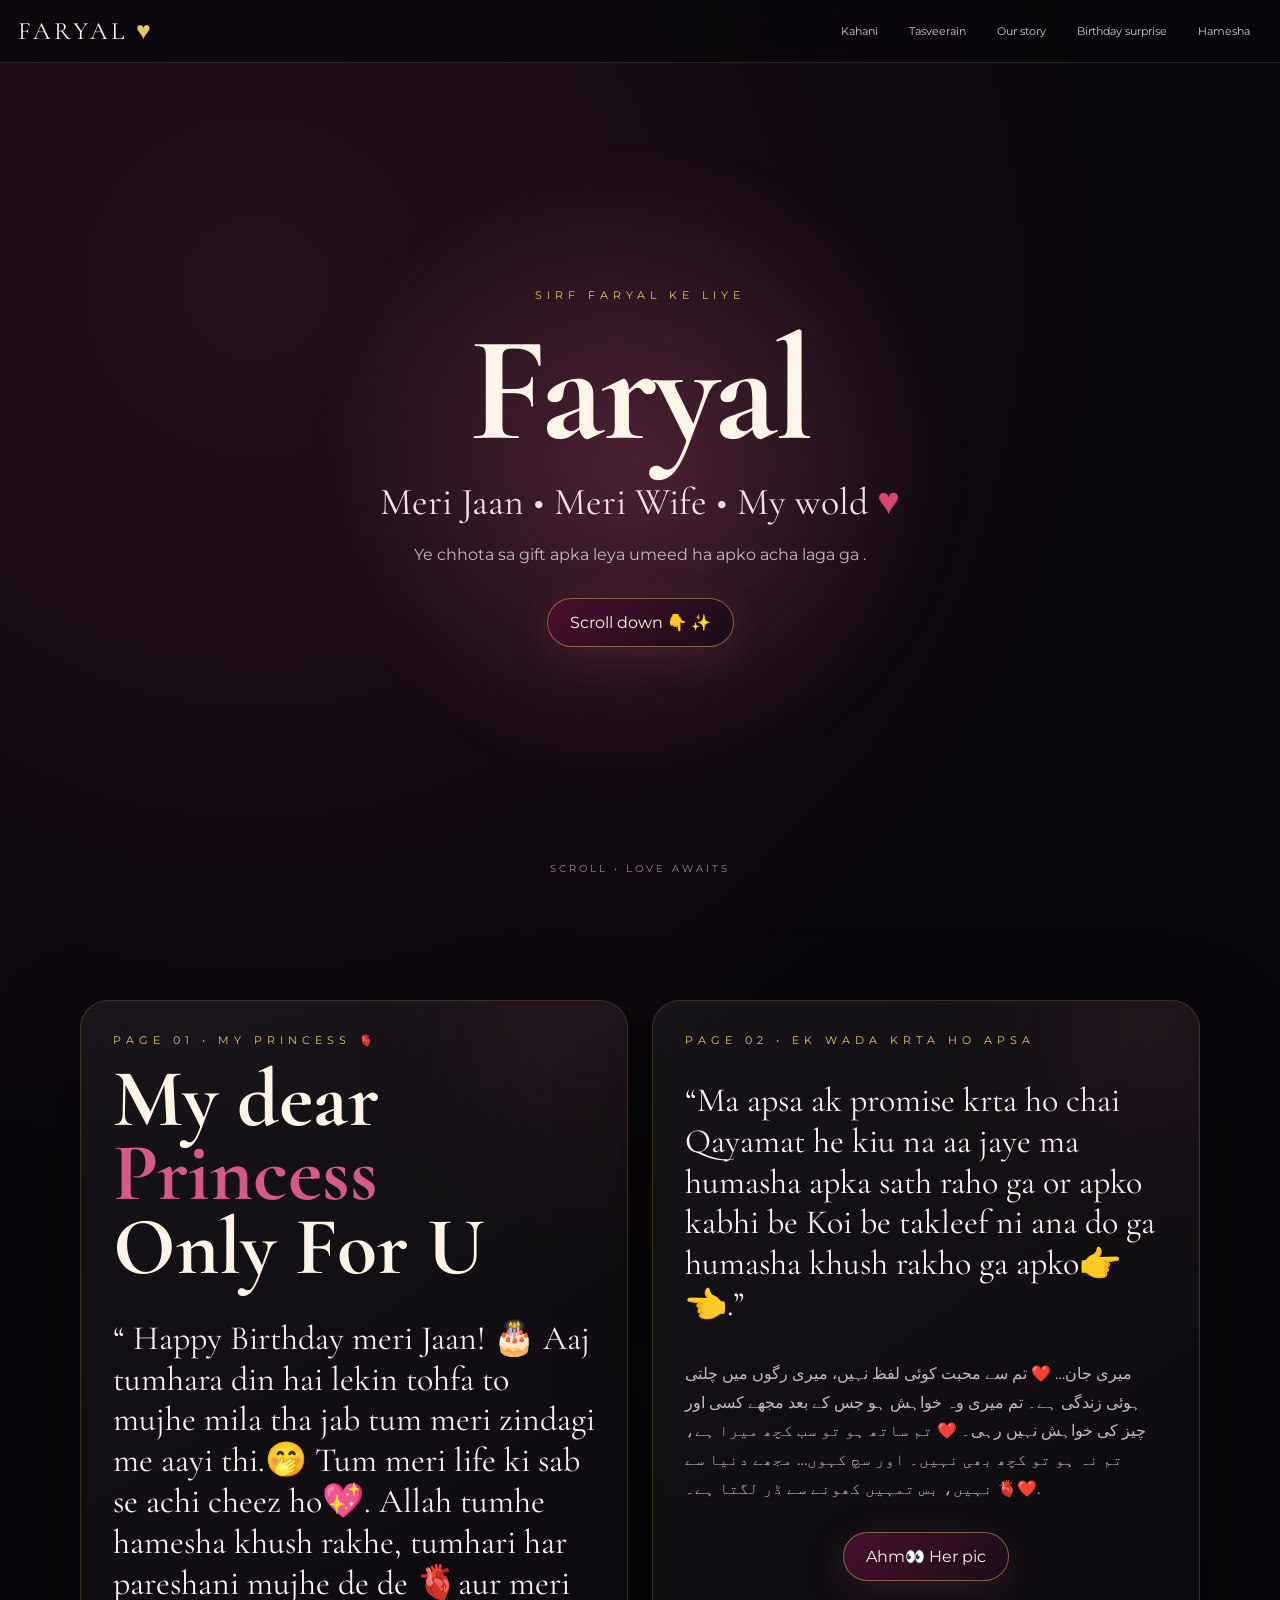
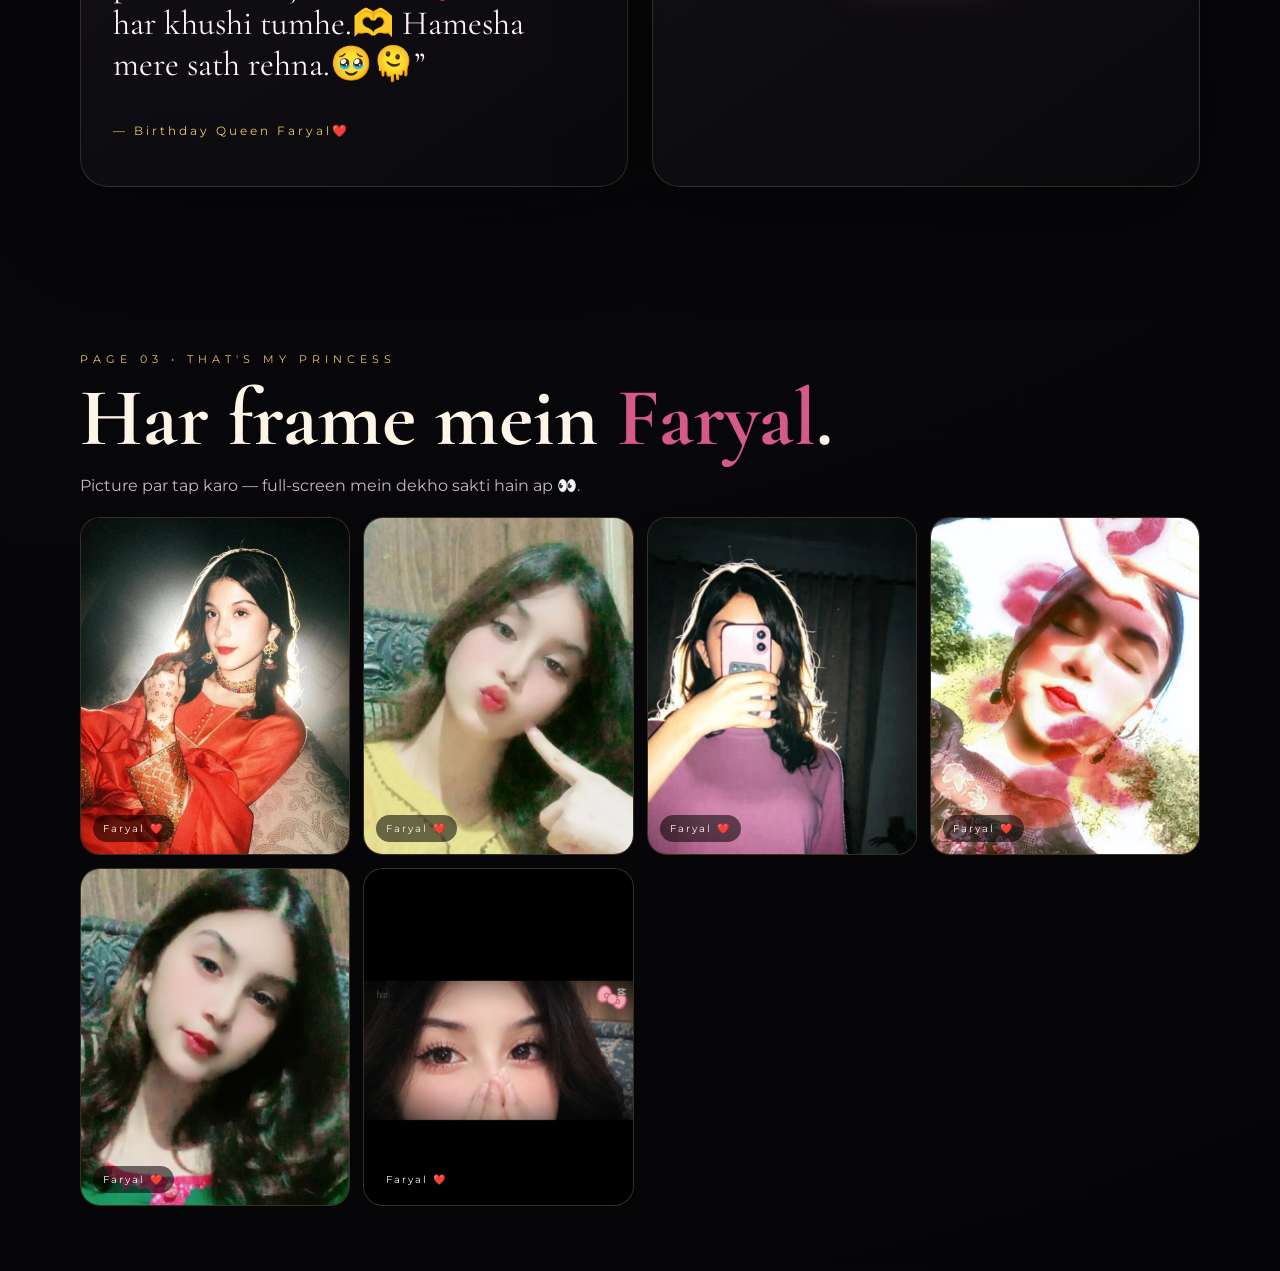
==== index.html @ 680ebf5d "Add files via upload" ====
<!doctype html>
<html lang="en">
<head>
<meta charset="utf-8">
<meta name="viewport" content="width=device-width, initial-scale=1, viewport-fit=cover">
<meta name="theme-color" content="#08060b">
<title>Faryal — Meri Jaan ❤️</title>
<style>
@import url('https://fonts.googleapis.com/css2?family=Cormorant+Garamond:wght@400;500;600;700&family=Montserrat:wght@400;500;600;700&display=swap');
:root{
  --bg:#070609; --panel:#100c13; --wine:#6f173d; --rose:#d65a87;
  --gold:#e9c46a; --cream:#fff4e8; --muted:#c8b7c2;
}
*{box-sizing:border-box}
html{scroll-behavior:smooth}
body{margin:0;background:radial-gradient(circle at 20% 10%,#24101d 0,#09070b 32%,#050508 100%);color:var(--cream);font-family:Montserrat,sans-serif;overflow-x:hidden}
body:before{content:"";position:fixed;inset:0;pointer-events:none;opacity:.13;background-image:linear-gradient(rgba(255,255,255,.04) 1px,transparent 1px),linear-gradient(90deg,rgba(255,255,255,.04) 1px,transparent 1px);background-size:55px 55px;mask-image:linear-gradient(to bottom,#000,transparent 85%);z-index:0}
a{text-decoration:none;color:inherit}
button{font:inherit}
.nav{position:fixed;top:0;left:0;right:0;z-index:50;display:flex;justify-content:space-between;align-items:center;padding:14px 18px;background:rgba(7,6,9,.68);backdrop-filter:blur(18px);border-bottom:1px solid rgba(233,196,106,.14)}
.brand{font-family:"Cormorant Garamond",serif;font-size:25px;letter-spacing:3px}.brand span{color:var(--gold)}
.menu{display:flex;gap:7px;overflow:auto;max-width:70vw}.menu a{font-size:11px;padding:9px 11px;border:1px solid transparent;border-radius:999px;white-space:nowrap;color:#d8cbd2}.menu a:hover{border-color:#71314e;color:white;background:#160c14}
section{min-height:100svh;position:relative;z-index:1;padding:100px 20px 65px;display:flex;align-items:center;justify-content:center}
.container{width:min(1120px,100%);margin:auto}
.kicker{font-size:11px;letter-spacing:5px;color:var(--gold);text-transform:uppercase}
h1,h2,h3{font-family:"Cormorant Garamond",serif;margin:.2em 0}
h1{font-size:clamp(60px,14vw,150px);line-height:.78;letter-spacing:-3px}
h2{font-size:clamp(44px,7vw,82px);line-height:.9}
p{color:var(--muted);line-height:1.8}
.hero{text-align:center;overflow:hidden}
.hero .halo{position:absolute;width:min(700px,100vw);height:min(700px,100vw);border-radius:50%;background:radial-gradient(circle,rgba(214,90,135,.28),transparent 65%);filter:blur(10px);animation:pulse 5s ease-in-out infinite}
.hero-content{position:relative;z-index:2}
.hero h1{animation:rise 1.3s ease both}
.hero .subtitle{font-family:"Cormorant Garamond",serif;font-size:clamp(24px,4vw,38px);color:#f5dfe9;animation:rise 1.7s ease both}
.heart{display:inline-block;color:#d94470;animation:heartbeat 1.5s infinite}
.btn{border:1px solid rgba(233,196,106,.45);background:linear-gradient(135deg,#4a102d,#190d19);color:#fff5eb;padding:14px 22px;border-radius:999px;cursor:pointer;box-shadow:0 10px 40px rgba(214,90,135,.16);transition:.3s;position:relative;overflow:hidden}
.btn:hover{transform:translateY(-3px);box-shadow:0 16px 45px rgba(214,90,135,.3)}
.btn:after{content:"";position:absolute;inset:-40%;background:linear-gradient(100deg,transparent,rgba(255,255,255,.3),transparent);transform:translateX(-80%) rotate(20deg);transition:.6s}.btn:hover:after{transform:translateX(80%) rotate(20deg)}
.actions{display:flex;gap:10px;justify-content:center;flex-wrap:wrap;margin-top:28px}
.scroll{position:absolute;bottom:25px;left:50%;transform:translateX(-50%);font-size:10px;letter-spacing:3px;color:#9f8995;animation:bob 2s infinite}

.story-grid{display:grid;grid-template-columns:1fr 1fr;gap:24px;align-items:stretch}
.story-card{padding:32px;border:1px solid rgba(233,196,106,.18);border-radius:28px;background:linear-gradient(145deg,rgba(255,255,255,.055),rgba(255,255,255,.015));box-shadow:0 30px 90px rgba(0,0,0,.4);position:relative;overflow:hidden}
.story-card:before{content:"";position:absolute;width:180px;height:180px;border-radius:50%;background:#d65a87;filter:blur(90px);opacity:.16;right:-50px;top:-60px}
.quote{font-family:"Cormorant Garamond",serif;font-size:34px;color:#fff1f5;line-height:1.2}
.signature{color:var(--gold);font-size:12px;letter-spacing:3px}

.gallery{display:grid;grid-template-columns:repeat(4,1fr);gap:13px}
.photo{position:relative;aspect-ratio:4/5;overflow:hidden;border-radius:20px;border:1px solid rgba(233,196,106,.2);cursor:pointer;background:#0d0b0e}
.photo img{width:100%;height:100%;object-fit:cover;display:block;filter:saturate(.95);transition:transform .8s cubic-bezier(.2,.8,.2,1),filter .5s}
.photo:hover img{transform:scale(1.08);filter:saturate(1.2) brightness(1.08)}
.photo:nth-child(2){transform:translateY(30px)} .photo:nth-child(3){transform:translateY(-15px)} .photo:nth-child(4){transform:translateY(22px)}
.photo:after{content:"Faryal ❤️";position:absolute;left:12px;bottom:12px;padding:7px 10px;border-radius:999px;background:rgba(0,0,0,.55);font-size:10px;letter-spacing:2px}
.lightbox{position:fixed;inset:0;background:rgba(0,0,0,.9);z-index:100;display:none;place-items:center;padding:20px}.lightbox.open{display:grid}.lightbox img{max-width:min(94vw,900px);max-height:86vh;object-fit:contain;border-radius:18px;box-shadow:0 0 80px rgba(214,90,135,.25)}.close{position:absolute;top:22px;right:22px}

.poetry{max-width:850px;margin:auto;text-align:center}.poem{font-family:"Cormorant Garamond",serif;font-size:clamp(25px,4vw,42px);line-height:1.45;color:#fbeef4;padding:34px;border-top:1px solid rgba(233,196,106,.18);border-bottom:1px solid rgba(233,196,106,.18);position:relative}.poem span{color:var(--rose)}

.eyes{display:grid;grid-template-columns:1fr 1fr;gap:28px;align-items:center}.eye-art{min-height:440px;border-radius:36px;background:radial-gradient(circle at 50% 45%,#8b214c 0,#260b18 22%,#0a070b 60%);position:relative;overflow:hidden;border:1px solid rgba(233,196,106,.2);box-shadow:inset 0 0 80px #000,0 30px 80px rgba(0,0,0,.5)}.eye-art:before,.eye-art:after{content:"";position:absolute;width:170px;height:105px;background:#efe4e7;border-radius:70% 0 70% 0;top:50%;transform:translateY(-50%) rotate(25deg);box-shadow:0 0 30px rgba(255,255,255,.2)}.eye-art:before{left:18%;}.eye-art:after{right:18%;transform:translateY(-50%) rotate(-25deg)}.pupil{position:absolute;width:58px;height:58px;border-radius:50%;background:#12080d;box-shadow:0 0 0 12px #6c3551,0 0 30px #d65a87;top:50%;left:50%;transform:translate(-50%,-50%);z-index:2}.spark{position:absolute;width:3px;height:3px;border-radius:50%;background:white;animation:twinkle 1.7s infinite}

.cake-wrap{text-align:center}.cake{width:220px;height:140px;position:relative;margin:60px auto 35px;cursor:pointer;filter:drop-shadow(0 25px 30px rgba(0,0,0,.5));transition:.3s}.cake:hover{transform:scale(1.03)}.layer{position:absolute;left:0;right:0;margin:auto;border-radius:16px 16px 10px 10px}.l1{bottom:0;width:220px;height:70px;background:linear-gradient(#8f274d,#53132e);border:2px solid #d98ca6}.l2{bottom:52px;width:185px;height:55px;background:linear-gradient(#e5a8bd,#9a4162);border:2px solid #f4c9d7}.icing{position:absolute;bottom:93px;left:28px;width:164px;height:22px;border-radius:50%;background:#fff0e5;box-shadow:0 8px 0 #e7b6c6}.candle{position:absolute;bottom:114px;left:103px;width:14px;height:55px;border-radius:4px;background:repeating-linear-gradient(135deg,#f3d77a 0 8px,#7c2046 8px 16px)}.flame{position:absolute;bottom:163px;left:103px;width:16px;height:25px;background:#ffd56b;border-radius:50% 50% 50% 0;transform:rotate(-45deg);box-shadow:0 0 25px #ff8c42;animation:flame .55s infinite alternate}
.cake-note{color:#c8b7c2;font-size:13px}.celebrate{font-family:"Cormorant Garamond",serif;font-size:26px;color:#f7dce6}

#fireworks{position:fixed;inset:0;z-index:90;pointer-events:none;display:none}.firework{position:absolute;width:5px;height:5px;border-radius:50%;animation:explode 1.2s ease-out forwards;box-shadow:0 0 12px currentColor}

.final{text-align:center}.final .big-heart{font-size:95px;animation:heartbeat 1.4s infinite}.final p{max-width:650px;margin:15px auto}

.reveal{opacity:0;transform:translateY(35px);transition:1s ease}.reveal.show{opacity:1;transform:none}
@keyframes rise{from{opacity:0;transform:translateY(35px)}to{opacity:1;transform:none}}
@keyframes pulse{0%,100%{transform:scale(.92);opacity:.65}50%{transform:scale(1.05);opacity:1}}
@keyframes heartbeat{0%,100%{transform:scale(1)}14%{transform:scale(1.18)}28%{transform:scale(1)}42%{transform:scale(1.12)}}
@keyframes bob{50%{transform:translate(-50%,8px)}}
@keyframes flame{to{transform:rotate(-45deg) scale(1.18);filter:brightness(1.3)}}
@keyframes twinkle{50%{opacity:.15;transform:scale(.5)}}
@keyframes explode{0%{transform:translate(0,0) scale(1);opacity:1}100%{transform:translate(var(--x),var(--y)) scale(.2);opacity:0}}
@media(max-width:800px){.menu{display:none}.story-grid,.eyes{grid-template-columns:1fr}.gallery{grid-template-columns:1fr 1fr}.photo:nth-child(n){transform:none}.eye-art{min-height:330px}}
@media(max-width:480px){section{padding-left:14px;padding-right:14px}.gallery{gap:9px}.photo{border-radius:14px}.story-card{padding:24px}}
</style>
</head>
<body>
<nav class="nav">
  <a class="brand" href="#home">FARYAL <span>♥</span></a>
  <div class="menu">
    <a href="#story">Kahani</a>
    <a href="#gallery">Tasveerain</a>
    <a href="index5.html">Our story</a>
    <a href="Index4.html">Birthday surprise</a>
    <a href="index1.html">Hamesha</a>
  </div>
</nav>

<canvas id="fireworks"></canvas>

<section id="home" class="hero">
  <div class="halo"></div>
  <div class="hero-content">
    <div class="kicker">Sirf Faryal Ke Liye</div>
    <h1>Faryal</h1>
    <div class="subtitle">Meri Jaan • Meri Wife • My wold   <span class="heart">♥</span></div>
    <p>Ye chhota sa gift apka leya umeed ha apko acha laga ga  .</p>
    <div class="actions">
      <a class="btn" href="#story">Scroll down 👇 ✨</a>
    </div>
  </div>
  <div class="scroll">SCROLL • LOVE AWAITS</div>
</section>

<section id="story">
  <div class="container story-grid">
    <div class="story-card reveal">
      <div class="kicker">Page 01 • My Princess 🫀</div>
      <h2>My dear<br><span style="color:var(--rose)"> Princess<br></span> Only For U</h2>
      <p class="quote">“ Happy Birthday meri Jaan! 🎂
Aaj tumhara din hai lekin tohfa to mujhe mila tha jab tum meri zindagi me aayi thi.🤭 Tum meri life ki sab se achi cheez ho💖. Allah tumhe hamesha khush rakhe, tumhari har pareshani mujhe de de 🫀aur meri har khushi tumhe.🫶 Hamesha mere sath rehna.🥹🫠”</p>
      <p class="signature">— Birthday Queen Faryal❤️</p>
    </div>
    <div class="story-card reveal">
      <div class="kicker">Page 02 • Ek Wada Krta Ho Apsa</div>
      <p class="quote">“Ma apsa ak promise krta ho chai Qayamat he kiu na aa jaye ma humasha apka sath raho ga or apko kabhi be Koi be takleef ni ana do ga humasha khush rakho ga apko👉👈.”</p>
      <p> میری جان… ❤️

تم سے محبت کوئی لفظ نہیں،
میری رگوں میں چلتی ہوئی زندگی ہے۔

تم میری وہ خواہش ہو
جس کے بعد مجھے کسی اور چیز کی خواہش نہیں رہی۔ ❤️

تم ساتھ ہو تو سب کچھ میرا ہے،
تم نہ ہو تو کچھ بھی نہیں۔

اور سچ کہوں…
مجھے دنیا سے نہیں،
بس تمہیں کھونے سے ڈر لگتا ہے۔ 🫀❤️.</p>
      <div class="actions"><a class="btn" href="#gallery">Ahm👀 Her pic </a></div>
    </div>
  </div>
</section>

<section id="gallery">
  <div class="container">
    <div class="kicker reveal">Page 03 • That's my Princess</div>
    <h2 class="reveal">Har frame mein <span style="color:var(--rose)">Faryal</span>.</h2>
    <p class="reveal">Picture par tap karo — full-screen mein dekho sakti hain ap 👀.</p>
    <div class="gallery">
      <div class="photo reveal"><img src="/faryal4.jpg"
      alt="Faryal photo 3" loading="lazy"></div>
<div class="photo reveal"><img src="/Faryal.jpeg" alt="faryal"
alt="Faryal photo 4" loading="lazy"></div>
<div class="photo reveal"><img src="/faryal1.jpg" ></alt="Faryal photo 4" loading="lazy">
</div>
<div class="photo reveal"><img src="/faryal3.jpg" ></alt="Faryal photo 4" loading="lazy"></div>
    <div class="photo reveal"><img src="/faryal8.jpg" ></alt="Faryal photo 4" loading="lazy"></div>
    <div class="photo reveal"><img src="/faryal9.jpg" ></alt="Faryal photo 4" loading="lazy"></div>
</div>
  </div>
</section>

<div class="lightbox" id="lightbox" onclick="closeLightbox(event)">
  <button class="btn close" onclick="closeLightbox()">Close ×</button>
  <img src=""
</div>

<section id="poetry">
  <div class="container poetry reveal">
    <div class="kicker">Page 04 • Meri princess,my wold</div>
    <h2>happy birthday<span style="color:var(--rose)">👉👈 👀 necha kuch ha apka leya</span>…</h2>
    <div class="poem">
      “Happy Birthday Meri Jaan, Meri Zindagi, Meri Duniya ❤️🎂🫶🏻,<br>
      Aaj ka din mere liye sirf tumhara birthday nahi hai…
Aaj woh din hai jis din meri duniya ko woh shakhs mila tha,
jo aage chal kar meri duniya banne wali thi. ❤️<br>
      Faryal ❤️
shayad main lafzon mein kabhi explain na kar paun ke tum mere liye kya ho…
lekin itna zaroor kehna chahta hoon ke
meri zindagi ki sabse khoobsurat cheez tum ho. 🥹❤️ —<br>
      <br>Tum meri wife ho, lekin mere liye sirf wife nahi ho…
tum meri best friend ho, meri happiness ho, mera sukoon ho,
meri har tension ke baad wali smile ho,
aur meri un duaon ka jawab ho jo maine kabhi lafzon mein maangi bhi nahi thi. ❤️<br>Tumhari smile dekh kar mera mood automatically acha ho jata hai.
Tumhari awaaz sun kar dil ko ajeeb sa sukoon milta hai.
Aur tumhara mere saath hona mujhe ye feel karwata hai
ke haan… main duniya ka sabse lucky insaan hoon. 🫶🏻<br>Kabhi kabhi sochta hoon ke maine aisa kya acha kiya tha
jo Allah ne mujhe tum jaisi humsafar de di. ❤️<br>Tum meri zindagi ka woh chapter ho
jise main kabhi khatam nahi karna chahta.
Main chahta hoon tumhare saath budha hoon,
tumhare saath har birthday celebrate karun,
tumhari har choti si khushi ka reason banu,
aur jab tum kabhi udaas ho…
to duniya se pehle tumhare paas main khara hoon. ❤️‍🩹<br><br>Or Ma Apni Zindagi Ka Har Minute Har second Apka Sath Gozarna Chata ho<br>Apka Bagir Ak Second Be 1000 Sal Jitna Bara Lagta Hai<br><br><span>Allah Pak apko Duniya Ki Har khushi dy.<br> Ameen😘</span>”
    </div>
    <p>“Jaan 🤌
Mujy Nahi PATA Ma Kab Tak is Duniya Ma Hu..🌍 
Lekin Jab Tak Hu 🎀💖🥺
Mahoobat Srf Apsa he Rahagi Ya Wada hai Mera...!🌹”</p>
  </div>
</section>

<section id="eyes">
  <div class="container eyes">
    <div class="eye-art reveal" id="eyeArt"></div>
    <div class="reveal">
      <div class="kicker">Page 05 • My Heart Beet🤌</div>
      <h2>Apki <span style="color:var(--rose)">aankhein</span>…</h2>
      <p class="quote">“Apki aankhon mein aisi baat hai ke dil unhein dekh kar Asa Lahta hai Mara Hoa Dill dobara Zinda  ho Gaya Apki Eyes dakh kr 👀.”</p>
      <p>Dakhain Allah Pak ka Kamal Birthday Apka Hai Or Allah Pak Na Etna Payara Or Duniya Ka Sub Sa Zayada Bara Gift Mujy Dy Deya🌚.</p>
       <a href="index5.html"
       <button class="btn" onclick="eyeMagic()">This Day is Very special For me✨</button></a>
    </div>
  </div>
</section>

<section id="birthday">
  <div class="container cake-wrap reveal">
    <div class="kicker">Page 06  • Bhut Ho Gai Batain Ao Cake Cut Karen  </div>
    <h2>Birthday Cake <span style="color:var(--rose)">Cut Karen</span> 🎂</h2>
    <p class="celebrate">Ab Cake Ka Oper Cilick Karen Or Magic Dakhain. ✨</p>
    <div class="cake" onclick="cutCake()">
      <div class="layer l1"></div><div class="layer l2"></div><div class="icing"></div>
      <div class="candle"></div><div class="flame"></div>
    </div>
    <div class="cake-note" id="cakeNote">Tap the cake ❤️<br>
    Happy birthday 🎈🎂 Too You Happy Birth day Dear Faryal</div>
  </div>
</section>

<section id="promise">
  <div class="container story-card reveal" style="text-align:center">
    <div class="kicker">Page 07 • Ek Khaas Paighaam</div>
    <h2>Faryal, Iam <span style="color:var(--rose)">Always</span> with You</h2>
    <p class="quote">“apka sath mena apni Zindagi ka wo pal gozara hain jo shayad ma kabhi be bhool na pao 💝 or allah pak mera hisa ki sari khoshiya apko dy or apka hisa ka sara ghum hamsha khush rakho ap 😘<br>Ameen🤲</p>
    <div class="actions">
      <button class="btn" onclick="makeHearts()">Hearts Animation ❤️</button>
      <a class="btn" href="#forever"> Ak Or Page Ha Madam😚 </a>
    </div>
  </div>
</section>

<section id="forever" class="final">
  <div class="container reveal">
    <div class="big-heart">♥</div>
    <div class="kicker">Page 08 • I hope apko pasand aya hoga</div>
    <h2>Happy🎂<span style="color:var(--rose)">birthday Cute <br>🥰.</span></h2>
    <p>Ya khas apka leya web Bani ha Umeed Hai Apko Pasand Aye Ge Or Ak Serpice h
    Hai lkn Wo 2nd Web ma hai 🌝.”</p><br>
    <p>کاش لفظوں کی بھی کوئی قیمت ہوتی،<br>تو آج اپنی پوری زندگی لکھ کر تمہارے نام کر دیتا…<br>کیو کہ تم وہ احساس ہو،<br>جسے لفظ کبھی پورا بیان نہیں کر سکتے۔ ❤️</p>
    <p style="color:var(--gold);font-family:'Cormorant Garamond',serif;font-size:28px">This Is For My Princess 🌝. ♥</p>
    <div class="actions">
      <a href="Index4.html" <button class="btn" onclick="makeHearts(); fireworks(55)">cilick karna 🤗👇</a></button>
      <br></br>
      <button class="btn" onclick="shareSite()">Copy web link♥</button>
      <a href="index1.html"><img src="iman.jpg"height="200" </a>
      <a href="README.txt"></a>
      <a href="script.js"></a>
      <a href="style.css"></a>
    </div>
  </div>
</section>

<script>
const photos=[...document.querySelectorAll('.photo img')];
const lb=document.getElementById('lightbox'), lbi=document.getElementById('lightboxImg');
photos.forEach(img=>img.parentElement.addEventListener('click',()=>{lbi.src=img.src;lb.classList.add('open')}));
function closeLightbox(e){if(!e||e.target===lb||e.target.classList.contains('close'))lb.classList.remove('open')}

const io=new IntersectionObserver(entries=>entries.forEach(e=>{if(e.isIntersecting)e.target.classList.add('show')}),{threshold:.12});
document.querySelectorAll('.reveal').forEach(x=>io.observe(x));

function shareSite(){
  const data={title:'Faryal — My Forever',text:'Faryal ke liye ek khaas digital gift ❤️',url:location.href};
  if(navigator.share) navigator.share(data); else {navigator.clipboard?.writeText(location.href); alert('Link copy ho gaya ❤️');}
}
function makeHearts(){
  for(let i=0;i<26;i++){
    const h=document.createElement('div');h.textContent=['♥','❤','✦','♡'][Math.floor(Math.random()*4)];
    h.style.position='fixed';h.style.left=Math.random()*100+'vw';h.style.top='105vh';h.style.zIndex=95;
    h.style.color=['#d65a87','#e9c46a','#fff4e8'][Math.floor(Math.random()*3)];
    h.style.fontSize=(16+Math.random()*28)+'px';h.style.pointerEvents='none';
    h.style.transition='transform 2.8s ease, opacity 2.8s ease';document.body.appendChild(h);
    requestAnimationFrame(()=>{h.style.transform=`translate(${(Math.random()-.5)*120}px,-${80+Math.random()*100}vh) rotate(${Math.random()*360}deg)`;h.style.opacity=0});
    setTimeout(()=>h.remove(),3000);
  }
}
function eyeMagic(){
  const el=document.getElementById('eyeArt'); el.style.transition='1s'; el.style.transform='scale(1.02)';
  for(let i=0;i<35;i++){const s=document.createElement('i');s.className='spark';s.style.left=Math.random()*100+'%';s.style.top=Math.random()*100+'%';s.style.animationDelay=Math.random()*1.5+'s';el.appendChild(s)}
  setTimeout(()=>el.style.transform='',800);
}
function cutCake(){
  document.getElementById('cakeNote').textContent='Happy Birthday, Faryal! Ab dekho asli magic… ✨';
  document.querySelector('.flame').style.display='none';
  fireworks(85); makeHearts();
}
function fireworks(n=65){
  const c=document.getElementById('fireworks'),ctx=c.getContext('2d');
  c.style.display='block';c.width=innerWidth;c.height=innerHeight;
  const particles=[];
  for(let k=0;k<n;k++){
    const cx=innerWidth*(.12+Math.random()*.76),cy=innerHeight*(.12+Math.random()*.5);
    for(let i=0;i<28;i++){
      const a=Math.PI*2*i/28, sp=1.8+Math.random()*4.5;
      particles.push({x:cx,y:cy,vx:Math.cos(a)*sp,vy:Math.sin(a)*sp,life:1,size:1+Math.random()*2});
    }
  }
  let t=0;
  function frame(){
    ctx.clearRect(0,0,c.width,c.height);t++;
    particles.forEach(p=>{p.x+=p.vx;p.y+=p.vy;p.vy+=.035;p.vx*=.992;p.vy*=.992;p.life-=.012;ctx.globalAlpha=Math.max(0,p.life);ctx.fillStyle=`hsl(${(t*3+p.x)%360},90%,70%)`;ctx.beginPath();ctx.arc(p.x,p.y,p.size,0,7);ctx.fill()});
    if(t<110)requestAnimationFrame(frame);else{ctx.clearRect(0,0,c.width,c.height);c.style.display='none'}
  } frame();
}
</script>
</body>
</html>
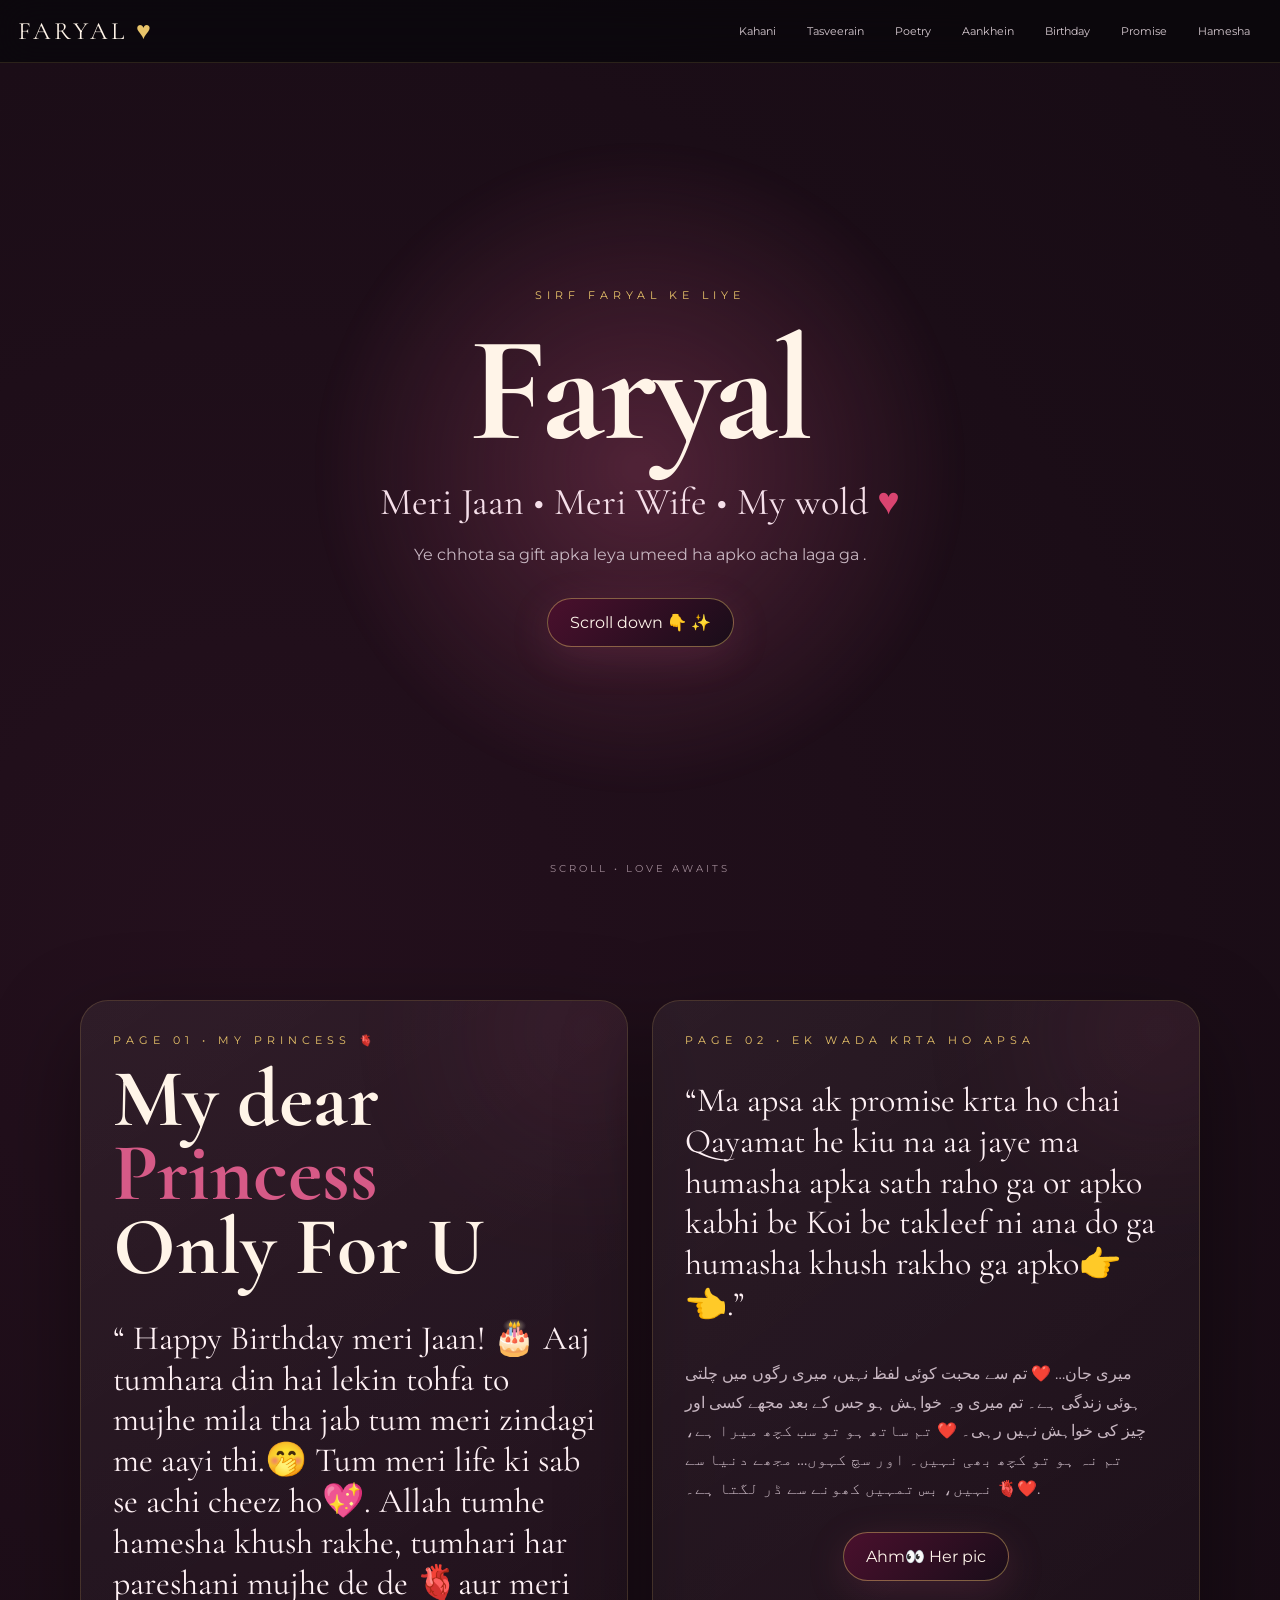
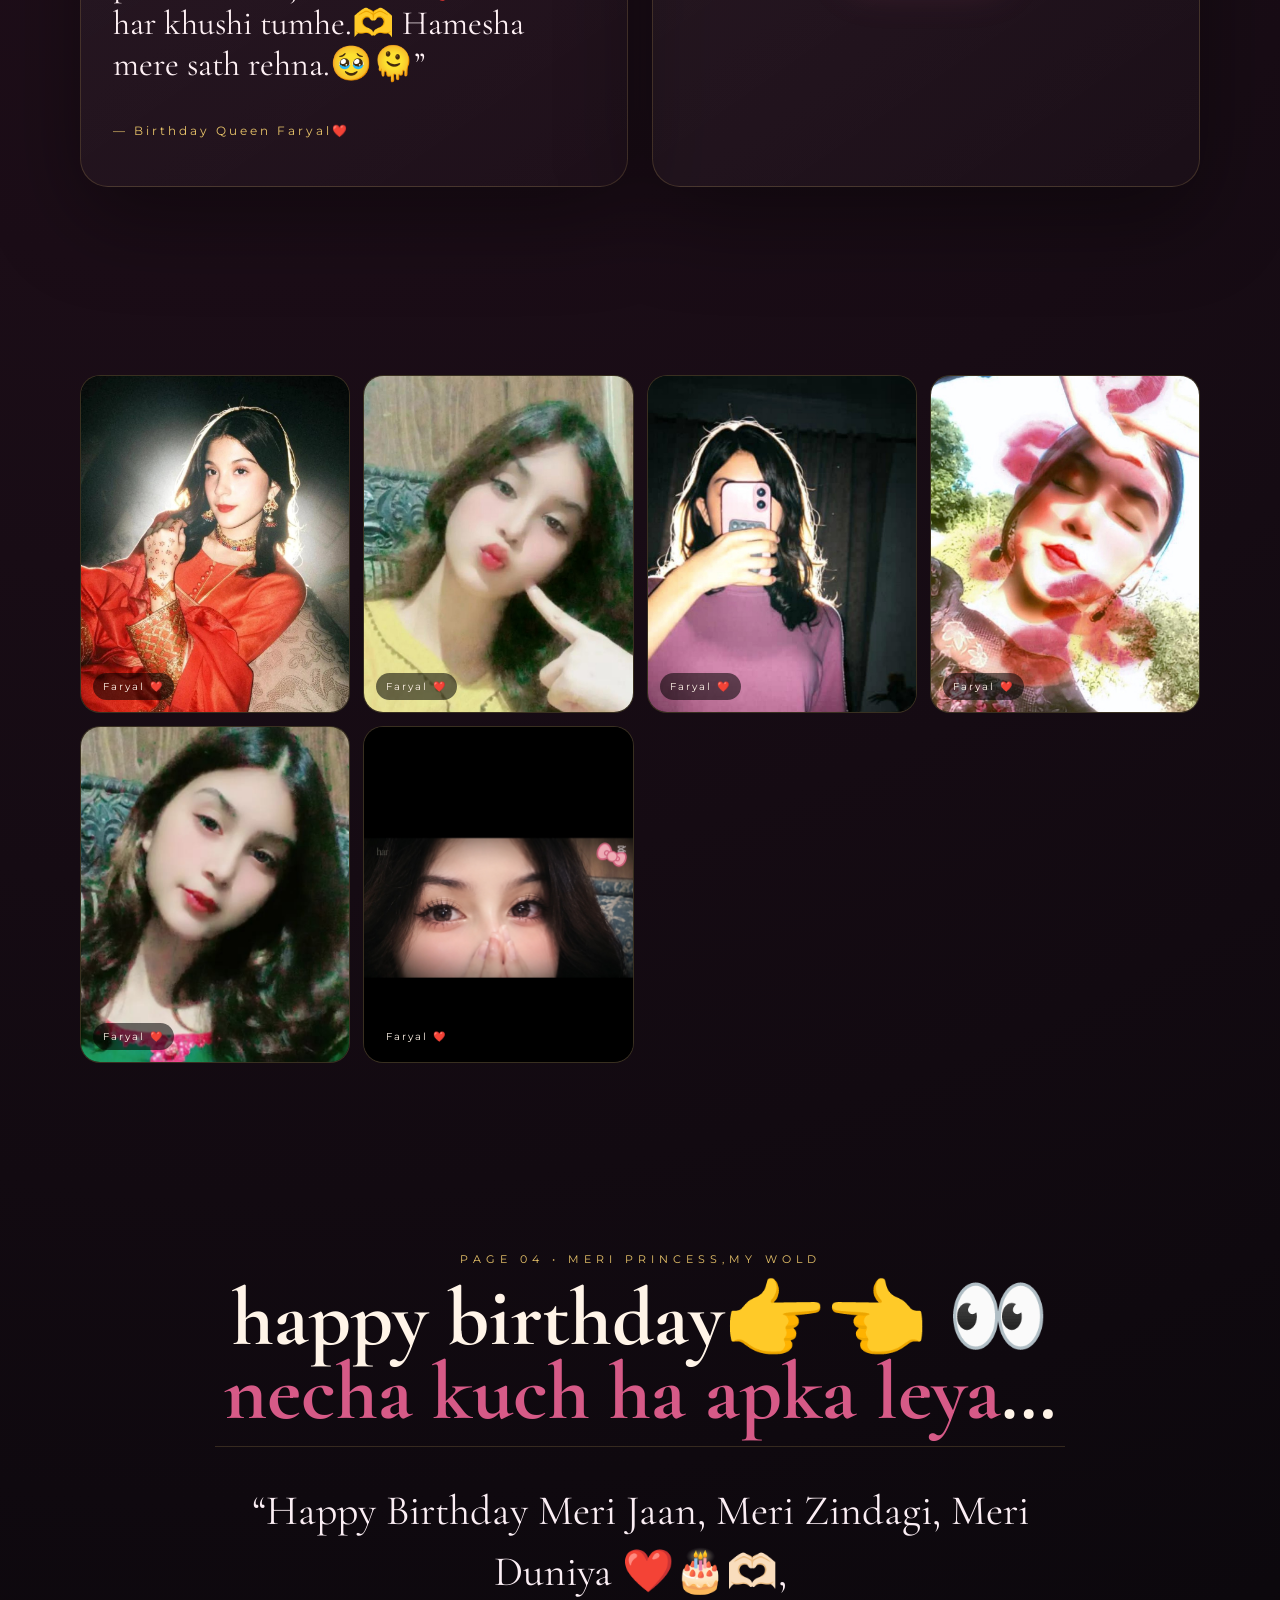
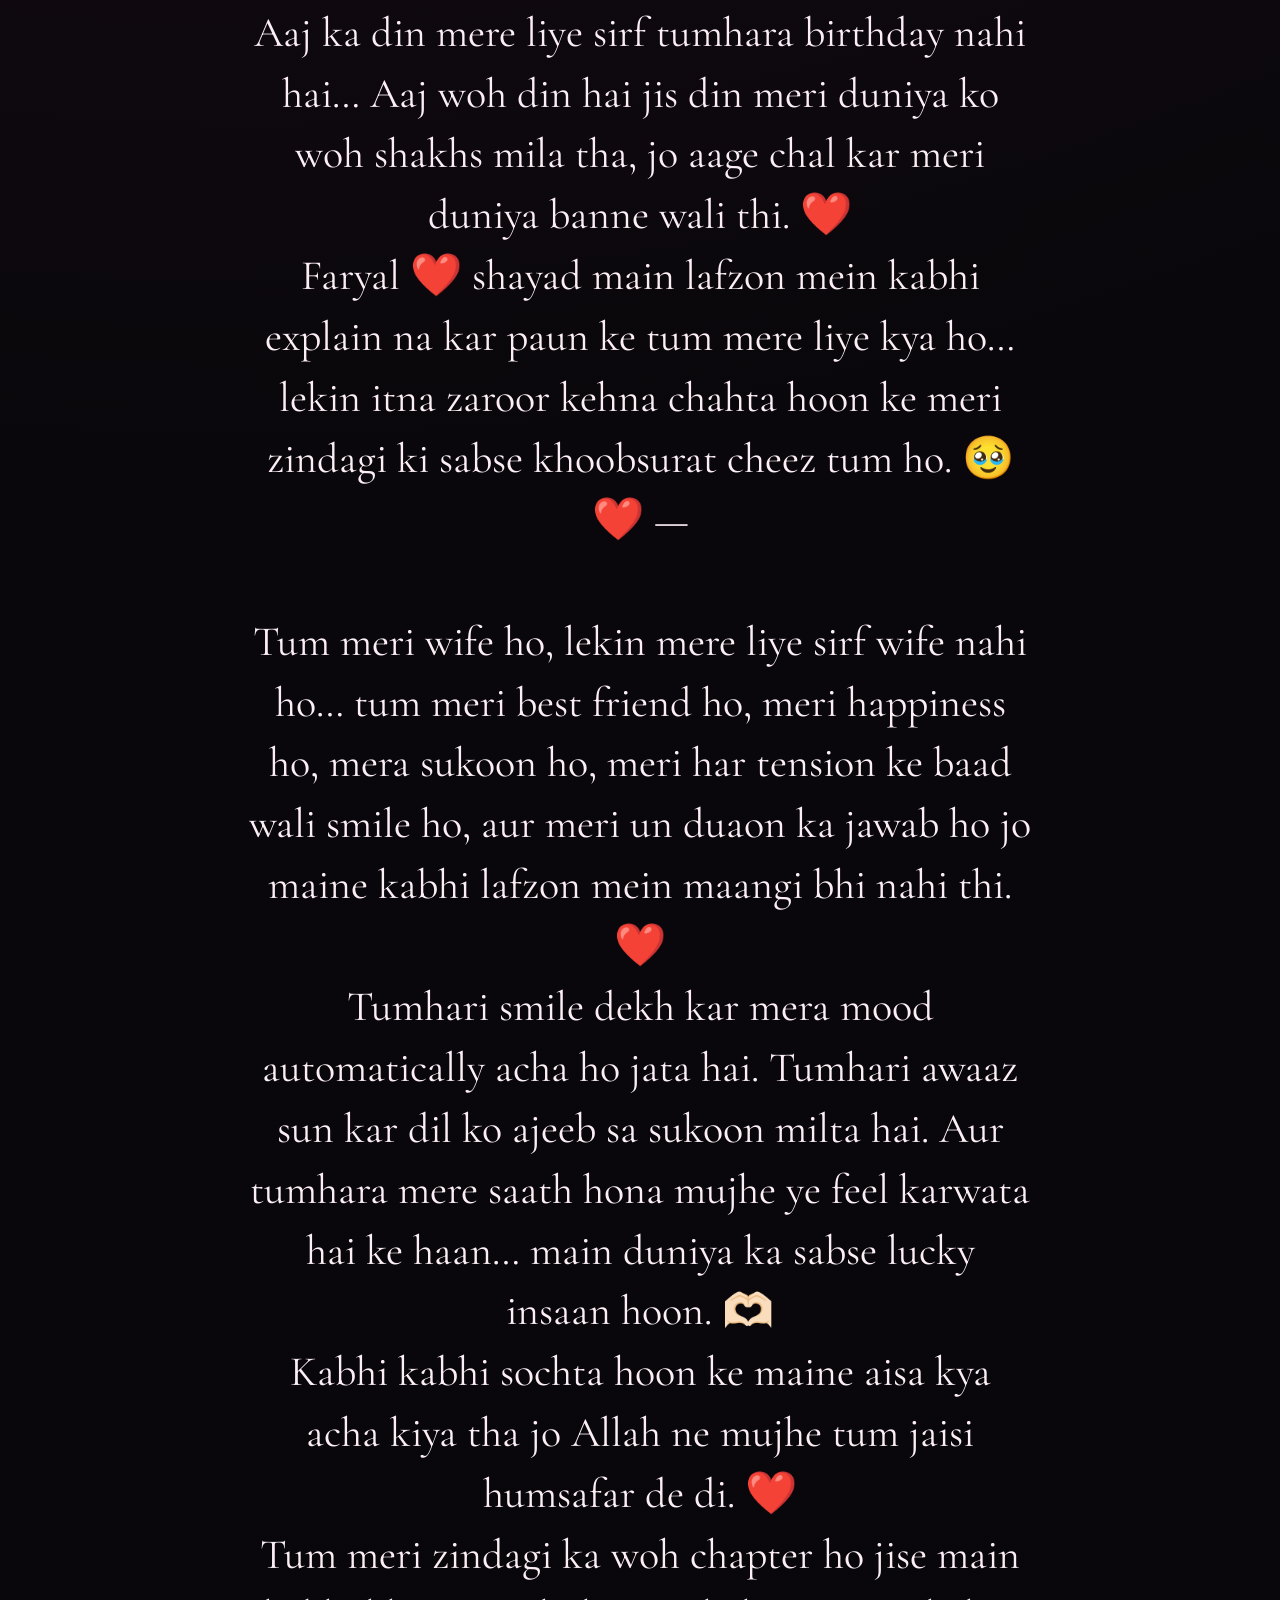
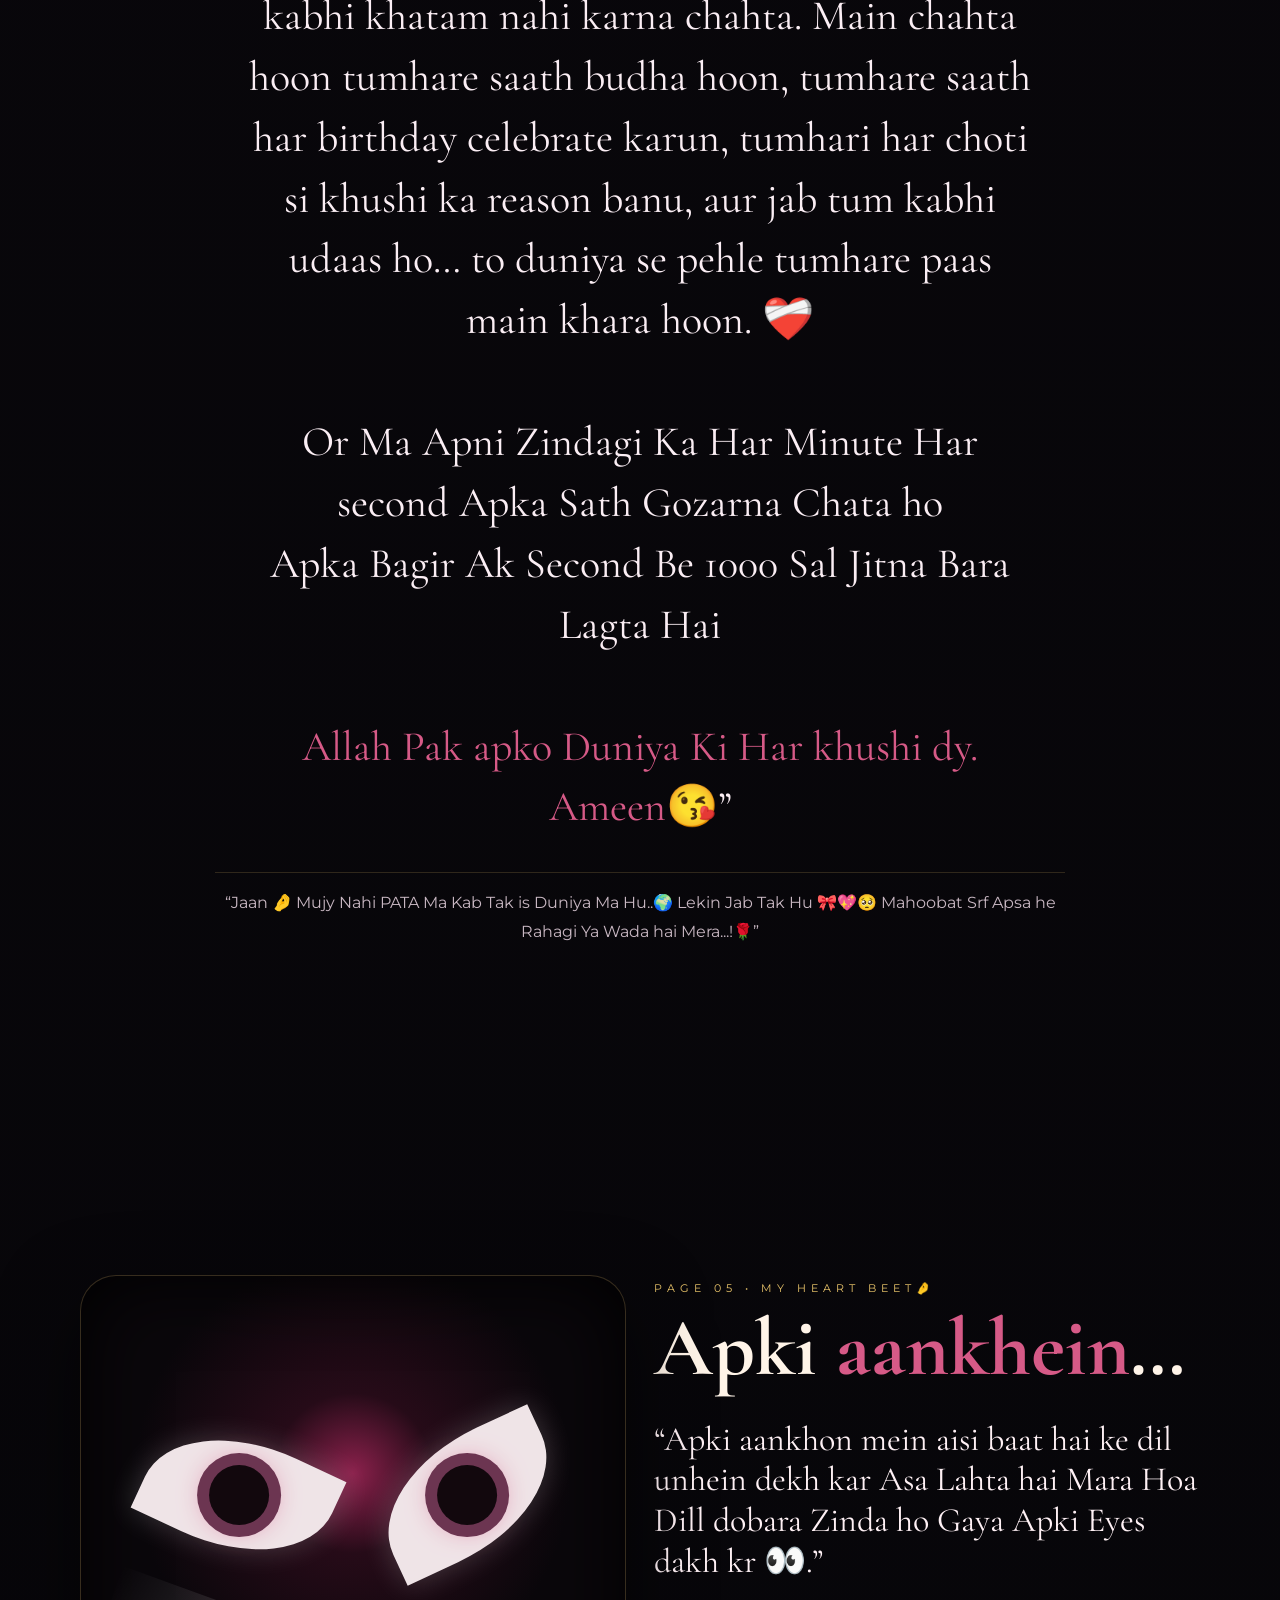
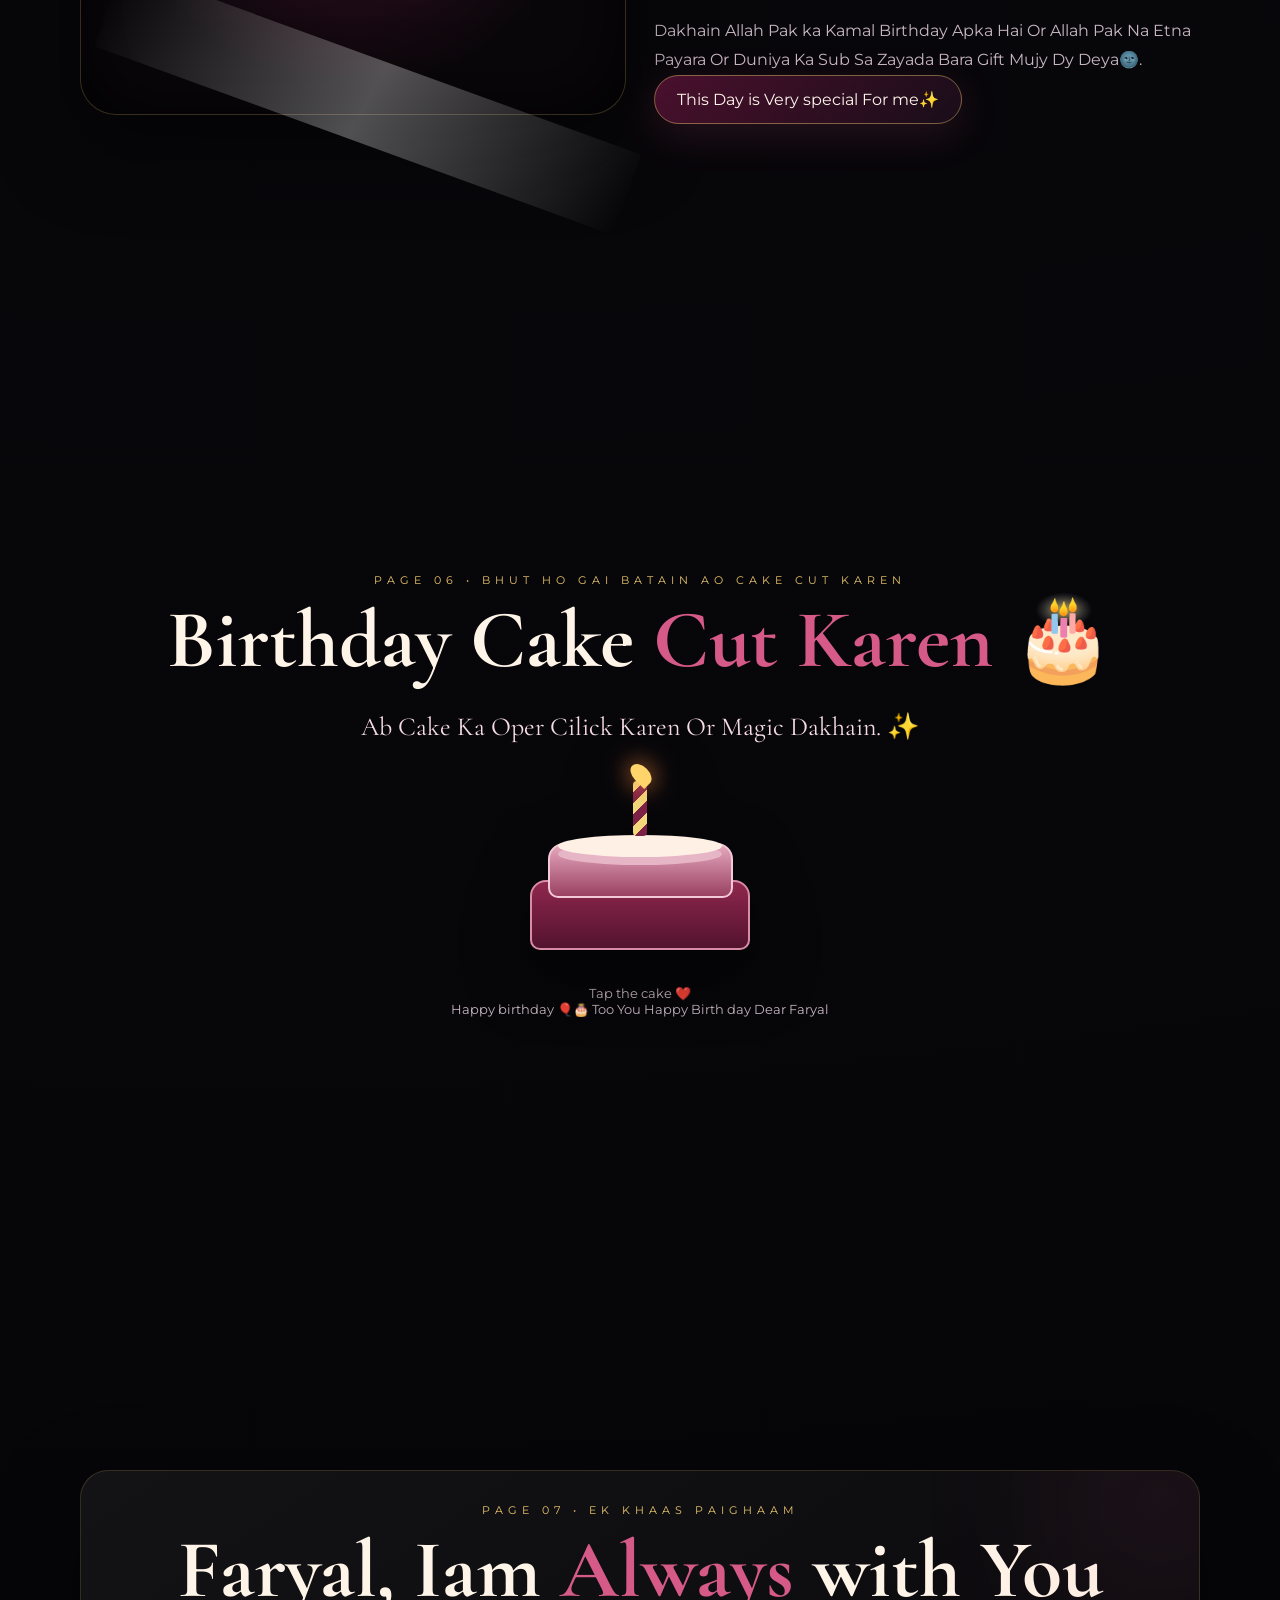
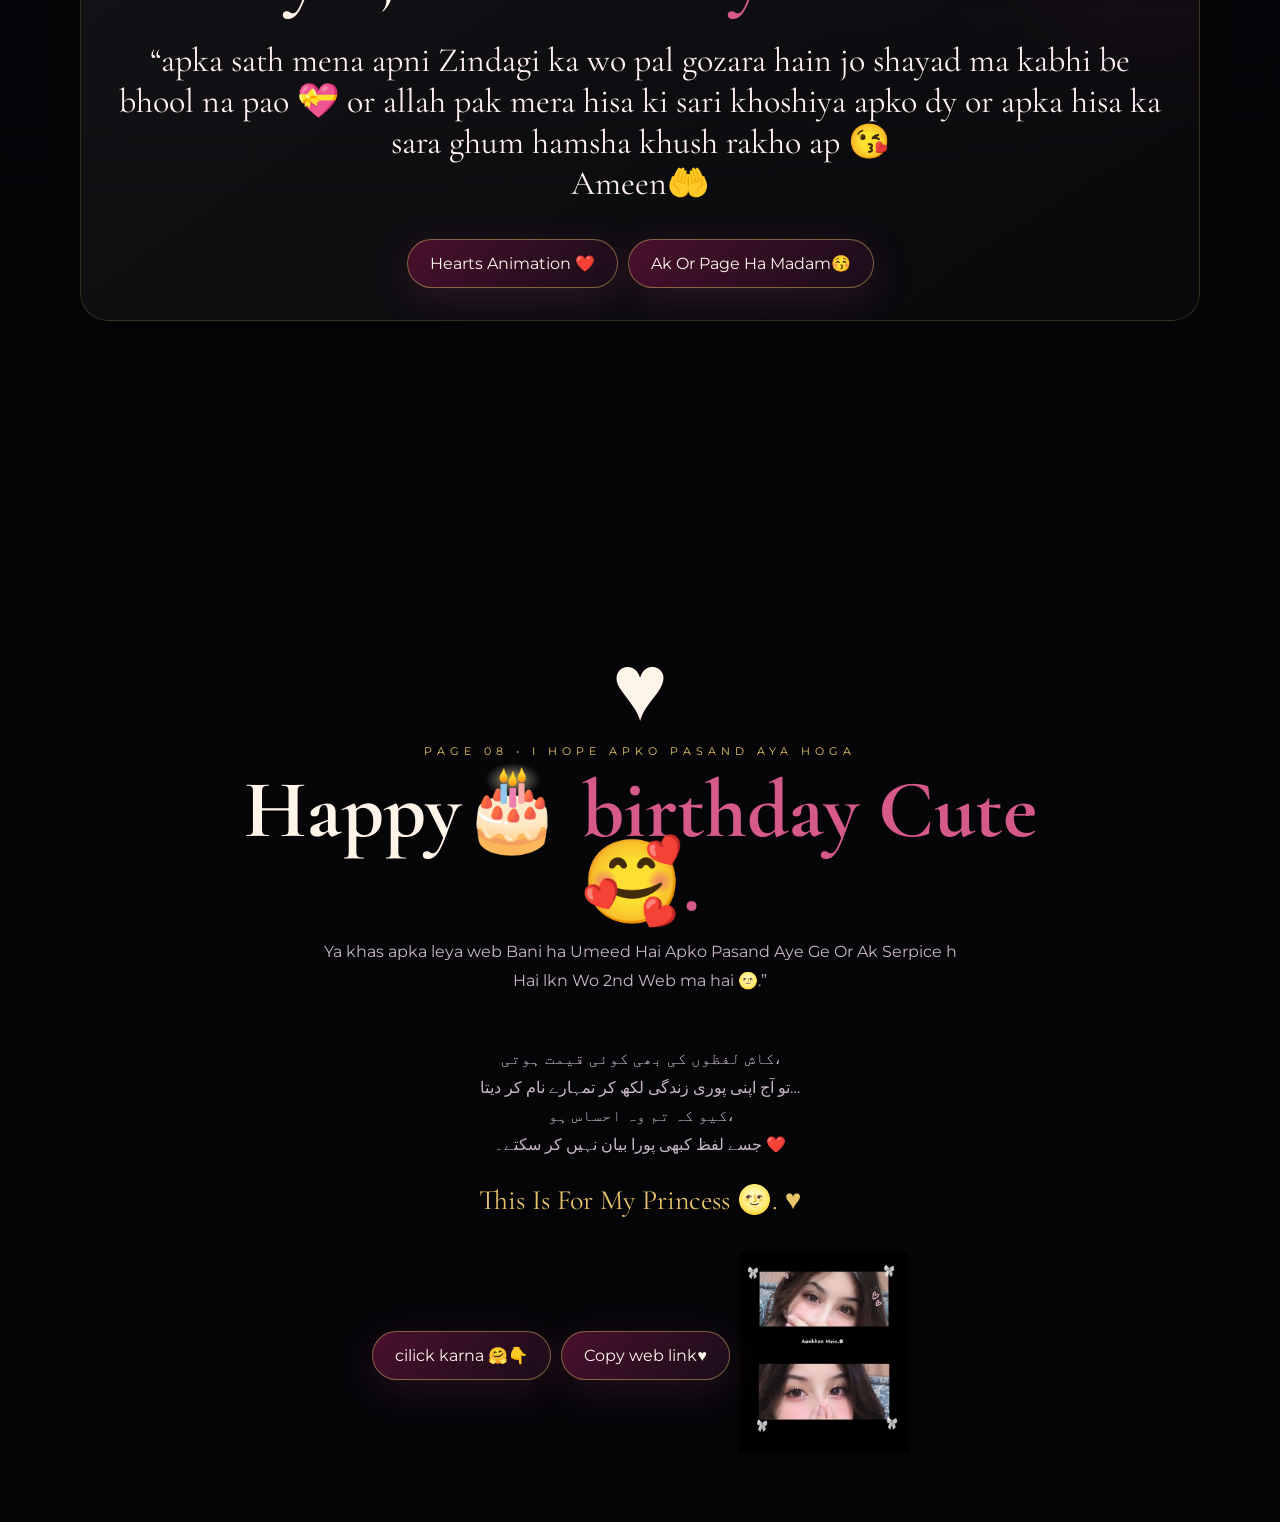
==== commit 2550c447: "Update index.html" ====
--- a/index.html
+++ b/index.html
@@ -36,7 +36,7 @@
 .btn{border:1px solid rgba(233,196,106,.45);background:linear-gradient(135deg,#4a102d,#190d19);color:#fff5eb;padding:14px 22px;border-radius:999px;cursor:pointer;box-shadow:0 10px 40px rgba(214,90,135,.16);transition:.3s;position:relative;overflow:hidden}
 .btn:hover{transform:translateY(-3px);box-shadow:0 16px 45px rgba(214,90,135,.3)}
 .btn:after{content:"";position:absolute;inset:-40%;background:linear-gradient(100deg,transparent,rgba(255,255,255,.3),transparent);transform:translateX(-80%) rotate(20deg);transition:.6s}.btn:hover:after{transform:translateX(80%) rotate(20deg)}
-.actions{display:flex;gap:10px;justify-content:center;flex-wrap:wrap;margin-top:28px}
+.actions{display:flex;gap:10px;justify-content:center;align-items:center;flex-wrap:wrap;margin-top:28px}
 .scroll{position:absolute;bottom:25px;left:50%;transform:translateX(-50%);font-size:10px;letter-spacing:3px;color:#9f8995;animation:bob 2s infinite}
 
 .story-grid{display:grid;grid-template-columns:1fr 1fr;gap:24px;align-items:stretch}
@@ -55,12 +55,20 @@
 
 .poetry{max-width:850px;margin:auto;text-align:center}.poem{font-family:"Cormorant Garamond",serif;font-size:clamp(25px,4vw,42px);line-height:1.45;color:#fbeef4;padding:34px;border-top:1px solid rgba(233,196,106,.18);border-bottom:1px solid rgba(233,196,106,.18);position:relative}.poem span{color:var(--rose)}
 
-.eyes{display:grid;grid-template-columns:1fr 1fr;gap:28px;align-items:center}.eye-art{min-height:440px;border-radius:36px;background:radial-gradient(circle at 50% 45%,#8b214c 0,#260b18 22%,#0a070b 60%);position:relative;overflow:hidden;border:1px solid rgba(233,196,106,.2);box-shadow:inset 0 0 80px #000,0 30px 80px rgba(0,0,0,.5)}.eye-art:before,.eye-art:after{content:"";position:absolute;width:170px;height:105px;background:#efe4e7;border-radius:70% 0 70% 0;top:50%;transform:translateY(-50%) rotate(25deg);box-shadow:0 0 30px rgba(255,255,255,.2)}.eye-art:before{left:18%;}.eye-art:after{right:18%;transform:translateY(-50%) rotate(-25deg)}.pupil{position:absolute;width:58px;height:58px;border-radius:50%;background:#12080d;box-shadow:0 0 0 12px #6c3551,0 0 30px #d65a87;top:50%;left:50%;transform:translate(-50%,-50%);z-index:2}.spark{position:absolute;width:3px;height:3px;border-radius:50%;background:white;animation:twinkle 1.7s infinite}
+.eyes{display:grid;grid-template-columns:1fr 1fr;gap:28px;align-items:center}
+.eye-art{min-height:440px;border-radius:36px;background:radial-gradient(circle at 50% 45%,#8b214c 0,#260b18 22%,#0a070b 60%);position:relative;overflow:hidden;border:1px solid rgba(233,196,106,.2);box-shadow:inset 0 0 80px #000,0 30px 80px rgba(0,0,0,.5)}
+.eye-art:before,.eye-art:after{content:"";position:absolute;width:34%;aspect-ratio:17/10.5;background:#efe4e7;border-radius:70% 0 70% 0;top:50%;transform:translateY(-50%) rotate(25deg);box-shadow:0 0 30px rgba(255,255,255,.2)}
+.eye-art:before{left:12%}
+.eye-art:after{right:12%;transform:translateY(-50%) rotate(-25deg)}
+.pupil{position:absolute;width:11%;aspect-ratio:1;border-radius:50%;background:#12080d;box-shadow:0 0 0 clamp(6px,1.4vw,12px) #6c3551,0 0 30px #d65a87;top:50%;transform:translate(-50%,-50%);z-index:2;transition:scale .4s ease}
+.pupil.l{left:29%}
+.pupil.r{left:71%}
+.spark{position:absolute;width:3px;height:3px;border-radius:50%;background:white;animation:twinkle 1.7s infinite;z-index:3}
 
 .cake-wrap{text-align:center}.cake{width:220px;height:140px;position:relative;margin:60px auto 35px;cursor:pointer;filter:drop-shadow(0 25px 30px rgba(0,0,0,.5));transition:.3s}.cake:hover{transform:scale(1.03)}.layer{position:absolute;left:0;right:0;margin:auto;border-radius:16px 16px 10px 10px}.l1{bottom:0;width:220px;height:70px;background:linear-gradient(#8f274d,#53132e);border:2px solid #d98ca6}.l2{bottom:52px;width:185px;height:55px;background:linear-gradient(#e5a8bd,#9a4162);border:2px solid #f4c9d7}.icing{position:absolute;bottom:93px;left:28px;width:164px;height:22px;border-radius:50%;background:#fff0e5;box-shadow:0 8px 0 #e7b6c6}.candle{position:absolute;bottom:114px;left:103px;width:14px;height:55px;border-radius:4px;background:repeating-linear-gradient(135deg,#f3d77a 0 8px,#7c2046 8px 16px)}.flame{position:absolute;bottom:163px;left:103px;width:16px;height:25px;background:#ffd56b;border-radius:50% 50% 50% 0;transform:rotate(-45deg);box-shadow:0 0 25px #ff8c42;animation:flame .55s infinite alternate}
 .cake-note{color:#c8b7c2;font-size:13px}.celebrate{font-family:"Cormorant Garamond",serif;font-size:26px;color:#f7dce6}
 
-#fireworks{position:fixed;inset:0;z-index:90;pointer-events:none;display:none}.firework{position:absolute;width:5px;height:5px;border-radius:50%;animation:explode 1.2s ease-out forwards;box-shadow:0 0 12px currentColor}
+#fireworks{position:fixed;inset:0;z-index:90;pointer-events:none;display:none}
 
 .final{text-align:center}.final .big-heart{font-size:95px;animation:heartbeat 1.4s infinite}.final p{max-width:650px;margin:15px auto}
 
@@ -71,9 +79,9 @@
 @keyframes bob{50%{transform:translate(-50%,8px)}}
 @keyframes flame{to{transform:rotate(-45deg) scale(1.18);filter:brightness(1.3)}}
 @keyframes twinkle{50%{opacity:.15;transform:scale(.5)}}
-@keyframes explode{0%{transform:translate(0,0) scale(1);opacity:1}100%{transform:translate(var(--x),var(--y)) scale(.2);opacity:0}}
 @media(max-width:800px){.menu{display:none}.story-grid,.eyes{grid-template-columns:1fr}.gallery{grid-template-columns:1fr 1fr}.photo:nth-child(n){transform:none}.eye-art{min-height:330px}}
 @media(max-width:480px){section{padding-left:14px;padding-right:14px}.gallery{gap:9px}.photo{border-radius:14px}.story-card{padding:24px}}
+@media(prefers-reduced-motion:reduce){*{animation-duration:.01ms!important;animation-iteration-count:1!important;transition-duration:.01ms!important}}
 </style>
 </head>
 <body>
@@ -82,9 +90,11 @@
   <div class="menu">
     <a href="#story">Kahani</a>
     <a href="#gallery">Tasveerain</a>
-    <a href="index5.html">Our story</a>
-    <a href="Index4.html">Birthday surprise</a>
-    <a href="index1.html">Hamesha</a>
+    <a href="#poetry">Poetry</a>
+    <a href="#eyes">Aankhein</a>
+    <a href="#birthday">Birthday</a>
+    <a href="#promise">Promise</a>
+    <a href="#forever">Hamesha</a>
   </div>
 </nav>
 
@@ -135,28 +145,44 @@
   </div>
 </section>
 
+<!-- FIX: the gallery was loose on the page with no section/id, so the "#gallery" links had nothing to jump to -->
 <section id="gallery">
   <div class="container">
-    <div class="kicker reveal">Page 03 • That's my Princess</div>
-    <h2 class="reveal">Har frame mein <span style="color:var(--rose)">Faryal</span>.</h2>
-    <p class="reveal">Picture par tap karo — full-screen mein dekho sakti hain ap 👀.</p>
     <div class="gallery">
-      <div class="photo reveal"><img src="/faryal4.jpg"
-      alt="Faryal photo 3" loading="lazy"></div>
-<div class="photo reveal"><img src="/Faryal.jpeg" alt="faryal"
-alt="Faryal photo 4" loading="lazy"></div>
-<div class="photo reveal"><img src="/faryal1.jpg" ></alt="Faryal photo 4" loading="lazy">
-</div>
-<div class="photo reveal"><img src="/faryal3.jpg" ></alt="Faryal photo 4" loading="lazy"></div>
-    <div class="photo reveal"><img src="/faryal8.jpg" ></alt="Faryal photo 4" loading="lazy"></div>
-    <div class="photo reveal"><img src="/faryal9.jpg" ></alt="Faryal photo 4" loading="lazy"></div>
-</div>
-  </div>
-</section>
-
+      <div class="photo reveal">
+        <img src="faryal4.jpg" alt="Faryal photo 3" loading="lazy">
+      </div>
+
+      <div class="photo reveal">
+        <img src="Faryal.jpeg" alt="Faryal photo 4" loading="lazy">
+      </div>
+
+      <div class="photo reveal">
+        <img src="faryal1.jpg" alt="Faryal photo 1" loading="lazy">
+      </div>
+
+      <div class="photo reveal">
+        <img src="faryal3.jpg" alt="Faryal photo 2" loading="lazy">
+      </div>
+
+      <div class="photo reveal">
+        <img src="faryal8.jpg" alt="Faryal photo 5" loading="lazy">
+      </div>
+
+      <div class="photo reveal">
+        <img src="faryal9.jpg" alt="Faryal photo 6" loading="lazy">
+      </div>
+    </div>
+  </div>
+</section>
+
+<!-- FIX (main bug): the <img> below was missing its closing ">" and id="lightboxImg".
+     Because of that, </div> was swallowed and this hidden (display:none) lightbox
+     never closed, so every section after it (poetry, eyes, cake, promise, forever)
+     was nested inside it and hidden. -->
 <div class="lightbox" id="lightbox" onclick="closeLightbox(event)">
   <button class="btn close" onclick="closeLightbox()">Close ×</button>
-  <img src=""
+  <img id="lightboxImg" src="" alt="Faryal photo enlarged">
 </div>
 
 <section id="poetry">
@@ -196,117 +222,278 @@
 
 <section id="eyes">
   <div class="container eyes">
-    <div class="eye-art reveal" id="eyeArt"></div>
+
+    <!-- FIX: the pupils were styled in CSS but never added to the HTML -->
+    <div class="eye-art reveal" id="eyeArt">
+      <span class="pupil l"></span>
+      <span class="pupil r"></span>
+    </div>
+
     <div class="reveal">
       <div class="kicker">Page 05 • My Heart Beet🤌</div>
-      <h2>Apki <span style="color:var(--rose)">aankhein</span>…</h2>
-      <p class="quote">“Apki aankhon mein aisi baat hai ke dil unhein dekh kar Asa Lahta hai Mara Hoa Dill dobara Zinda  ho Gaya Apki Eyes dakh kr 👀.”</p>
-      <p>Dakhain Allah Pak ka Kamal Birthday Apka Hai Or Allah Pak Na Etna Payara Or Duniya Ka Sub Sa Zayada Bara Gift Mujy Dy Deya🌚.</p>
-       <a href="index5.html"
-       <button class="btn" onclick="eyeMagic()">This Day is Very special For me✨</button></a>
-    </div>
-  </div>
-</section>
+
+      <h2>
+        Apki <span style="color:var(--rose)">aankhein</span>…
+      </h2>
+
+      <p class="quote">
+        “Apki aankhon mein aisi baat hai ke dil unhein dekh kar Asa Lahta hai
+        Mara Hoa Dill dobara Zinda ho Gaya Apki Eyes dakh kr 👀.”
+      </p>
+
+      <p>
+        Dakhain Allah Pak ka Kamal Birthday Apka Hai Or Allah Pak Na Etna
+        Payara Or Duniya Ka Sub Sa Zayada Bara Gift Mujy Dy Deya🌚.
+      </p>
+
+      <!-- FIX: the link used to leave the page instantly, so the animation never showed.
+           Now it plays the effect first, then opens the next page. -->
+      <a href="index5.html" class="btn" onclick="goAfter(event, eyeMagic, 1600)">
+        This Day is Very special For me✨
+      </a>
+    </div>
+
+  </div>
+</section>
+
 
 <section id="birthday">
   <div class="container cake-wrap reveal">
-    <div class="kicker">Page 06  • Bhut Ho Gai Batain Ao Cake Cut Karen  </div>
-    <h2>Birthday Cake <span style="color:var(--rose)">Cut Karen</span> 🎂</h2>
-    <p class="celebrate">Ab Cake Ka Oper Cilick Karen Or Magic Dakhain. ✨</p>
+
+    <div class="kicker">
+      Page 06 • Bhut Ho Gai Batain Ao Cake Cut Karen
+    </div>
+
+    <h2>
+      Birthday Cake
+      <span style="color:var(--rose)">Cut Karen</span> 🎂
+    </h2>
+
+    <p class="celebrate">
+      Ab Cake Ka Oper Cilick Karen Or Magic Dakhain. ✨
+    </p>
+
     <div class="cake" onclick="cutCake()">
-      <div class="layer l1"></div><div class="layer l2"></div><div class="icing"></div>
-      <div class="candle"></div><div class="flame"></div>
-    </div>
-    <div class="cake-note" id="cakeNote">Tap the cake ❤️<br>
-    Happy birthday 🎈🎂 Too You Happy Birth day Dear Faryal</div>
-  </div>
-</section>
+      <div class="layer l1"></div>
+      <div class="layer l2"></div>
+      <div class="icing"></div>
+      <div class="candle"></div>
+      <div class="flame"></div>
+    </div>
+
+    <div class="cake-note" id="cakeNote">
+      Tap the cake ❤️<br>
+      Happy birthday 🎈🎂 Too You Happy Birth day Dear Faryal
+    </div>
+
+  </div>
+</section>
+
 
 <section id="promise">
   <div class="container story-card reveal" style="text-align:center">
+
     <div class="kicker">Page 07 • Ek Khaas Paighaam</div>
-    <h2>Faryal, Iam <span style="color:var(--rose)">Always</span> with You</h2>
-    <p class="quote">“apka sath mena apni Zindagi ka wo pal gozara hain jo shayad ma kabhi be bhool na pao 💝 or allah pak mera hisa ki sari khoshiya apko dy or apka hisa ka sara ghum hamsha khush rakho ap 😘<br>Ameen🤲</p>
+
+    <h2>
+      Faryal, Iam
+      <span style="color:var(--rose)">Always</span> with You
+    </h2>
+
+    <p class="quote">
+      “apka sath mena apni Zindagi ka wo pal gozara hain jo shayad ma kabhi be
+      bhool na pao 💝 or allah pak mera hisa ki sari khoshiya apko dy or apka
+      hisa ka sara ghum hamsha khush rakho ap 😘<br>
+      Ameen🤲
+    </p>
+
     <div class="actions">
-      <button class="btn" onclick="makeHearts()">Hearts Animation ❤️</button>
-      <a class="btn" href="#forever"> Ak Or Page Ha Madam😚 </a>
-    </div>
-  </div>
-</section>
+
+      <button class="btn" onclick="makeHearts()">
+        Hearts Animation ❤️
+      </button>
+
+      <a class="btn" href="#forever">
+        Ak Or Page Ha Madam😚
+      </a>
+
+    </div>
+
+  </div>
+</section>
+
 
 <section id="forever" class="final">
   <div class="container reveal">
+
     <div class="big-heart">♥</div>
-    <div class="kicker">Page 08 • I hope apko pasand aya hoga</div>
-    <h2>Happy🎂<span style="color:var(--rose)">birthday Cute <br>🥰.</span></h2>
-    <p>Ya khas apka leya web Bani ha Umeed Hai Apko Pasand Aye Ge Or Ak Serpice h
-    Hai lkn Wo 2nd Web ma hai 🌝.”</p><br>
-    <p>کاش لفظوں کی بھی کوئی قیمت ہوتی،<br>تو آج اپنی پوری زندگی لکھ کر تمہارے نام کر دیتا…<br>کیو کہ تم وہ احساس ہو،<br>جسے لفظ کبھی پورا بیان نہیں کر سکتے۔ ❤️</p>
-    <p style="color:var(--gold);font-family:'Cormorant Garamond',serif;font-size:28px">This Is For My Princess 🌝. ♥</p>
+
+    <div class="kicker">
+      Page 08 • I hope apko pasand aya hoga
+    </div>
+
+    <h2>
+      Happy🎂
+      <span style="color:var(--rose)">
+        birthday Cute <br>🥰.
+      </span>
+    </h2>
+
+    <p>
+      Ya khas apka leya web Bani ha Umeed Hai Apko Pasand Aye Ge Or Ak Serpice h
+      Hai lkn Wo 2nd Web ma hai 🌝.”
+    </p>
+
+    <br>
+
+    <p>
+      کاش لفظوں کی بھی کوئی قیمت ہوتی،
+      <br>
+      تو آج اپنی پوری زندگی لکھ کر تمہارے نام کر دیتا…
+      <br>
+      کیو کہ تم وہ احساس ہو،
+      <br>
+      جسے لفظ کبھی پورا بیان نہیں کر سکتے۔ ❤️
+    </p>
+
+    <p style="color:var(--gold);font-family:'Cormorant Garamond',serif;font-size:28px">
+      This Is For My Princess 🌝. ♥
+    </p>
+
     <div class="actions">
-      <a href="Index4.html" <button class="btn" onclick="makeHearts(); fireworks(55)">cilick karna 🤗👇</a></button>
-      <br></br>
-      <button class="btn" onclick="shareSite()">Copy web link♥</button>
-      <a href="index1.html"><img src="iman.jpg"height="200" </a>
-      <a href="README.txt"></a>
-      <a href="script.js"></a>
-      <a href="style.css"></a>
-    </div>
-  </div>
-</section>
+
+      <!-- FIX: same as above, show hearts + fireworks, then go to the next page -->
+      <a
+        href="Index4.html"
+        class="btn"
+        onclick="goAfter(event, () => { makeHearts(); fireworks(55); }, 2400)"
+      >
+        cilick karna 🤗👇
+      </a>
+
+      <button class="btn" onclick="shareSite()">
+        Copy web link♥
+      </button>
+
+      <a href="index1.html">
+        <img src="iman.jpg" height="200" alt="Iman">
+      </a>
+
+    </div>
+
+  </div>
+</section>
+
 
 <script>
-const photos=[...document.querySelectorAll('.photo img')];
-const lb=document.getElementById('lightbox'), lbi=document.getElementById('lightboxImg');
-photos.forEach(img=>img.parentElement.addEventListener('click',()=>{lbi.src=img.src;lb.classList.add('open')}));
-function closeLightbox(e){if(!e||e.target===lb||e.target.classList.contains('close'))lb.classList.remove('open')}
-
-const io=new IntersectionObserver(entries=>entries.forEach(e=>{if(e.isIntersecting)e.target.classList.add('show')}),{threshold:.12});
-document.querySelectorAll('.reveal').forEach(x=>io.observe(x));
+const photos = [...document.querySelectorAll('.photo img')];
+const lb  = document.getElementById('lightbox');
+const lbi = document.getElementById('lightboxImg');
+
+photos.forEach(img => img.parentElement.addEventListener('click', () => {
+  lbi.src = img.src;
+  lb.classList.add('open');
+}));
+
+function closeLightbox(e){
+  if (!e || e.target === lb || e.target.classList.contains('close')) lb.classList.remove('open');
+}
+document.addEventListener('keydown', e => { if (e.key === 'Escape') lb.classList.remove('open'); });
+
+const io = new IntersectionObserver(entries => entries.forEach(e => {
+  if (e.isIntersecting) e.target.classList.add('show');
+}), { threshold: .12 });
+document.querySelectorAll('.reveal').forEach(x => io.observe(x));
+
+/* Run an effect, then follow the link after a short delay */
+function goAfter(e, fn, delay = 1500){
+  e.preventDefault();
+  const url = e.currentTarget.href;
+  fn();
+  setTimeout(() => { location.href = url; }, delay);
+}
 
 function shareSite(){
-  const data={title:'Faryal — My Forever',text:'Faryal ke liye ek khaas digital gift ❤️',url:location.href};
-  if(navigator.share) navigator.share(data); else {navigator.clipboard?.writeText(location.href); alert('Link copy ho gaya ❤️');}
-}
+  const data = { title:'Faryal — My Forever', text:'Faryal ke liye ek khaas digital gift ❤️', url:location.href };
+  if (navigator.share) navigator.share(data);
+  else { navigator.clipboard?.writeText(location.href); alert('Link copy ho gaya ❤️'); }
+}
+
 function makeHearts(){
-  for(let i=0;i<26;i++){
-    const h=document.createElement('div');h.textContent=['♥','❤','✦','♡'][Math.floor(Math.random()*4)];
-    h.style.position='fixed';h.style.left=Math.random()*100+'vw';h.style.top='105vh';h.style.zIndex=95;
-    h.style.color=['#d65a87','#e9c46a','#fff4e8'][Math.floor(Math.random()*3)];
-    h.style.fontSize=(16+Math.random()*28)+'px';h.style.pointerEvents='none';
-    h.style.transition='transform 2.8s ease, opacity 2.8s ease';document.body.appendChild(h);
-    requestAnimationFrame(()=>{h.style.transform=`translate(${(Math.random()-.5)*120}px,-${80+Math.random()*100}vh) rotate(${Math.random()*360}deg)`;h.style.opacity=0});
-    setTimeout(()=>h.remove(),3000);
+  for (let i = 0; i < 26; i++){
+    const h = document.createElement('div');
+    h.textContent = ['♥','❤','✦','♡'][Math.floor(Math.random()*4)];
+    h.style.position = 'fixed';
+    h.style.left = Math.random()*100 + 'vw';
+    h.style.top = '105vh';
+    h.style.zIndex = 95;
+    h.style.color = ['#d65a87','#e9c46a','#fff4e8'][Math.floor(Math.random()*3)];
+    h.style.fontSize = (16 + Math.random()*28) + 'px';
+    h.style.pointerEvents = 'none';
+    h.style.transition = 'transform 2.8s ease, opacity 2.8s ease';
+    document.body.appendChild(h);
+    requestAnimationFrame(() => {
+      h.style.transform = `translate(${(Math.random()-.5)*120}px,-${80+Math.random()*100}vh) rotate(${Math.random()*360}deg)`;
+      h.style.opacity = 0;
+    });
+    setTimeout(() => h.remove(), 3000);
   }
 }
+
 function eyeMagic(){
-  const el=document.getElementById('eyeArt'); el.style.transition='1s'; el.style.transform='scale(1.02)';
-  for(let i=0;i<35;i++){const s=document.createElement('i');s.className='spark';s.style.left=Math.random()*100+'%';s.style.top=Math.random()*100+'%';s.style.animationDelay=Math.random()*1.5+'s';el.appendChild(s)}
-  setTimeout(()=>el.style.transform='',800);
-}
+  const el = document.getElementById('eyeArt');
+  el.style.transition = '1s';
+  el.style.transform = 'scale(1.02)';
+  el.querySelectorAll('.pupil').forEach(p => {
+    p.style.scale = '1.3';
+    setTimeout(() => { p.style.scale = ''; }, 900);
+  });
+  for (let i = 0; i < 35; i++){
+    const s = document.createElement('i');
+    s.className = 'spark';
+    s.style.left = Math.random()*100 + '%';
+    s.style.top = Math.random()*100 + '%';
+    s.style.animationDelay = Math.random()*1.5 + 's';
+    el.appendChild(s);
+  }
+  setTimeout(() => { el.style.transform = ''; }, 800);
+}
+
 function cutCake(){
-  document.getElementById('cakeNote').textContent='Happy Birthday, Faryal! Ab dekho asli magic… ✨';
-  document.querySelector('.flame').style.display='none';
-  fireworks(85); makeHearts();
-}
-function fireworks(n=65){
-  const c=document.getElementById('fireworks'),ctx=c.getContext('2d');
-  c.style.display='block';c.width=innerWidth;c.height=innerHeight;
-  const particles=[];
-  for(let k=0;k<n;k++){
-    const cx=innerWidth*(.12+Math.random()*.76),cy=innerHeight*(.12+Math.random()*.5);
-    for(let i=0;i<28;i++){
-      const a=Math.PI*2*i/28, sp=1.8+Math.random()*4.5;
-      particles.push({x:cx,y:cy,vx:Math.cos(a)*sp,vy:Math.sin(a)*sp,life:1,size:1+Math.random()*2});
+  document.getElementById('cakeNote').textContent = 'Happy Birthday, Faryal! Ab dekho asli magic… ✨';
+  document.querySelector('.flame').style.display = 'none';
+  fireworks(85);
+  makeHearts();
+}
+
+function fireworks(n = 65){
+  const c = document.getElementById('fireworks'), ctx = c.getContext('2d');
+  c.style.display = 'block';
+  c.width = innerWidth;
+  c.height = innerHeight;
+  const particles = [];
+  for (let k = 0; k < n; k++){
+    const cx = innerWidth*(.12 + Math.random()*.76), cy = innerHeight*(.12 + Math.random()*.5);
+    for (let i = 0; i < 28; i++){
+      const a = Math.PI*2*i/28, sp = 1.8 + Math.random()*4.5;
+      particles.push({ x:cx, y:cy, vx:Math.cos(a)*sp, vy:Math.sin(a)*sp, life:1, size:1 + Math.random()*2 });
     }
   }
-  let t=0;
+  let t = 0;
   function frame(){
-    ctx.clearRect(0,0,c.width,c.height);t++;
-    particles.forEach(p=>{p.x+=p.vx;p.y+=p.vy;p.vy+=.035;p.vx*=.992;p.vy*=.992;p.life-=.012;ctx.globalAlpha=Math.max(0,p.life);ctx.fillStyle=`hsl(${(t*3+p.x)%360},90%,70%)`;ctx.beginPath();ctx.arc(p.x,p.y,p.size,0,7);ctx.fill()});
-    if(t<110)requestAnimationFrame(frame);else{ctx.clearRect(0,0,c.width,c.height);c.style.display='none'}
-  } frame();
+    ctx.clearRect(0, 0, c.width, c.height);
+    t++;
+    particles.forEach(p => {
+      p.x += p.vx; p.y += p.vy; p.vy += .035; p.vx *= .992; p.vy *= .992; p.life -= .012;
+      ctx.globalAlpha = Math.max(0, p.life);
+      ctx.fillStyle = `hsl(${(t*3 + p.x) % 360},90%,70%)`;
+      ctx.beginPath(); ctx.arc(p.x, p.y, p.size, 0, 7); ctx.fill();
+    });
+    if (t < 110) requestAnimationFrame(frame);
+    else { ctx.clearRect(0, 0, c.width, c.height); c.style.display = 'none'; }
+  }
+  frame();
 }
 </script>
 </body>
-</html>+</html>
